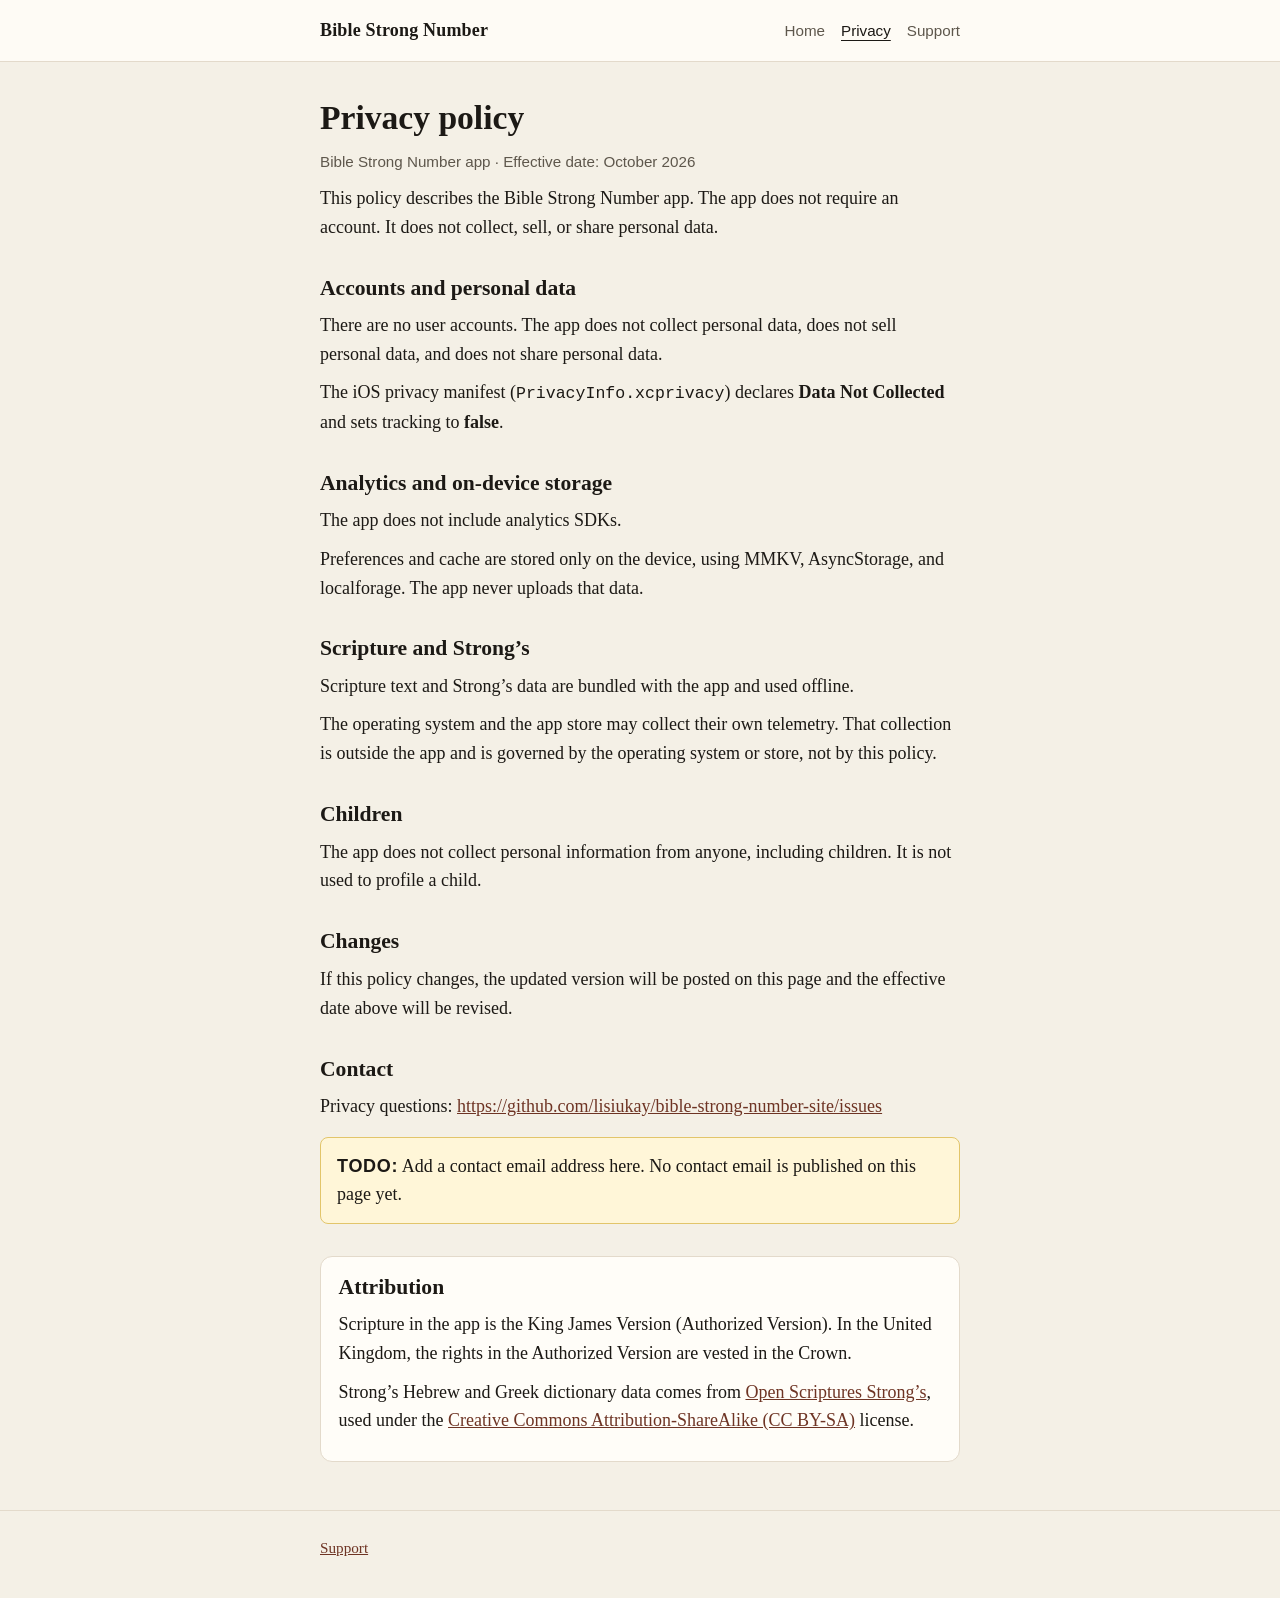
==== privacy/index.html @ 58b6bf75 "Add privacy and support pages for GitHub Pages. Publish a static landing page, privacy policy, and s" ====
<!DOCTYPE html>
<html lang="en">
<head>
  <meta charset="utf-8">
  <meta name="viewport" content="width=device-width, initial-scale=1">
  <title>Privacy policy — Bible Strong Number</title>
  <meta name="description" content="Privacy policy for the Bible Strong Number app. Effective October 2026. No accounts and no personal data collected, sold, or shared.">
  <link rel="stylesheet" href="../styles.css">
</head>
<body>
  <header class="site-header">
    <div class="wrap">
      <a class="brand" href="../">Bible Strong Number</a>
      <nav class="nav" aria-label="Primary">
        <a href="../">Home</a>
        <a href="./" aria-current="page">Privacy</a>
        <a href="../support/">Support</a>
      </nav>
    </div>
  </header>
  <main class="wrap">
    <h1>Privacy policy</h1>
    <p class="meta">Bible Strong Number app · Effective date: October 2026</p>
    <p>This policy describes the Bible Strong Number app. The app does not require an account. It does not collect, sell, or share personal data.</p>

    <h2>Accounts and personal data</h2>
    <p>There are no user accounts. The app does not collect personal data, does not sell personal data, and does not share personal data.</p>
    <p>The iOS privacy manifest (<code>PrivacyInfo.xcprivacy</code>) declares <strong>Data Not Collected</strong> and sets tracking to <strong>false</strong>.</p>

    <h2>Analytics and on-device storage</h2>
    <p>The app does not include analytics SDKs.</p>
    <p>Preferences and cache are stored only on the device, using MMKV, AsyncStorage, and localforage. The app never uploads that data.</p>

    <h2>Scripture and Strong’s</h2>
    <p>Scripture text and Strong’s data are bundled with the app and used offline.</p>
    <p>The operating system and the app store may collect their own telemetry. That collection is outside the app and is governed by the operating system or store, not by this policy.</p>

    <h2>Children</h2>
    <p>The app does not collect personal information from anyone, including children. It is not used to profile a child.</p>

    <h2>Changes</h2>
    <p>If this policy changes, the updated version will be posted on this page and the effective date above will be revised.</p>

    <h2>Contact</h2>
    <p>Privacy questions: <a href="https://github.com/lisiukay/bible-strong-number-site/issues">https://github.com/lisiukay/bible-strong-number-site/issues</a></p>
    <p class="todo"><strong>TODO:</strong> Add a contact email address here. No contact email is published on this page yet.</p>

    <section class="panel" aria-labelledby="attribution-heading">
      <h2 id="attribution-heading">Attribution</h2>
      <p>Scripture in the app is the King James Version (Authorized Version). In the United Kingdom, the rights in the Authorized Version are vested in the Crown.</p>
      <p>Strong’s Hebrew and Greek dictionary data comes from <a href="https://github.com/openscriptures/strongs">Open Scriptures Strong’s</a>, used under the <a href="https://creativecommons.org/licenses/by-sa/4.0/">Creative Commons Attribution-ShareAlike (CC BY-SA)</a> license.</p>
    </section>
  </main>
  <footer class="site-footer">
    <div class="wrap">
      <p><a href="../support/">Support</a></p>
    </div>
  </footer>
</body>
</html>
---- styles.css ----
:root {
  --bg: #f4f0e6;
  --ink: #1c1915;
  --muted: #5e574c;
  --accent: #6e3424;
  --accent-dark: #4e2419;
  --card: #fffdf8;
  --line: #e3dacb;
  --todo-bg: #fff6d8;
  --todo-line: #e2c56a;
  --max: 40rem;
}

* {
  box-sizing: border-box;
}

html {
  scroll-behavior: smooth;
}

body {
  margin: 0;
  background: var(--bg);
  color: var(--ink);
  font-family: "Iowan Old Style", "Palatino Linotype", Palatino, Georgia, serif;
  font-size: 1.125rem;
  line-height: 1.6;
}

a {
  color: var(--accent);
}

a:hover {
  color: var(--accent-dark);
}

a:focus-visible {
  outline: 2px solid var(--accent);
  outline-offset: 3px;
}

.wrap {
  width: min(var(--max), calc(100% - 2rem));
  margin: 0 auto;
}

.site-header {
  border-bottom: 1px solid var(--line);
  background: rgba(255, 253, 248, 0.9);
}

.site-header .wrap {
  display: flex;
  flex-wrap: wrap;
  align-items: baseline;
  justify-content: space-between;
  gap: 0.75rem 1.5rem;
  padding: 1rem 0;
}

.brand {
  color: var(--ink);
  font-weight: 650;
  text-decoration: none;
  letter-spacing: 0.01em;
}

.nav {
  display: flex;
  gap: 1rem;
}

.nav a {
  color: var(--muted);
  text-decoration: none;
  font-family: "Avenir Next", "Segoe UI", sans-serif;
  font-size: 0.95rem;
}

.nav a[aria-current="page"] {
  color: var(--ink);
  text-decoration: underline;
  text-underline-offset: 0.25em;
}

main {
  padding: 2.25rem 0 3rem;
}

h1 {
  margin: 0 0 0.75rem;
  font-size: 2.1rem;
  line-height: 1.2;
  font-weight: 650;
}

h2 {
  margin: 2rem 0 0.5rem;
  font-size: 1.35rem;
  line-height: 1.3;
}

p,
li {
  margin: 0.6rem 0;
}

.lede {
  font-size: 1.2rem;
  color: var(--muted);
}

.actions {
  display: flex;
  flex-wrap: wrap;
  gap: 0.75rem;
  margin: 1.5rem 0 0.5rem;
}

.button {
  display: inline-block;
  padding: 0.55rem 0.95rem;
  border: 1px solid var(--accent);
  border-radius: 999px;
  background: var(--accent);
  color: #fffdf8;
  text-decoration: none;
  font-family: "Avenir Next", "Segoe UI", sans-serif;
  font-size: 1rem;
}

.button.secondary {
  background: transparent;
  color: var(--accent);
}

.button:hover {
  background: var(--accent-dark);
  border-color: var(--accent-dark);
  color: #fffdf8;
}

.panel {
  margin-top: 2rem;
  padding: 1rem 1.1rem;
  background: var(--card);
  border: 1px solid var(--line);
  border-radius: 0.75rem;
}

.panel h2:first-child {
  margin-top: 0;
}

.meta {
  font-family: "Avenir Next", "Segoe UI", sans-serif;
  font-size: 0.95rem;
  color: var(--muted);
}

.todo {
  margin-top: 1rem;
  padding: 0.85rem 1rem;
  background: var(--todo-bg);
  border: 1px solid var(--todo-line);
  border-radius: 0.5rem;
}

.todo strong {
  font-family: "Avenir Next", "Segoe UI", sans-serif;
  letter-spacing: 0.04em;
}

dl {
  margin: 0.5rem 0 0;
}

dt {
  margin-top: 1rem;
  font-weight: 650;
}

dd {
  margin: 0.25rem 0 0;
}

.site-footer {
  border-top: 1px solid var(--line);
  padding: 1.25rem 0 2rem;
  color: var(--muted);
  font-size: 0.95rem;
}

.site-footer p {
  margin: 0.35rem 0;
}

code {
  font-family: ui-monospace, "SFMono-Regular", Menlo, Consolas, monospace;
  font-size: 0.92em;
}
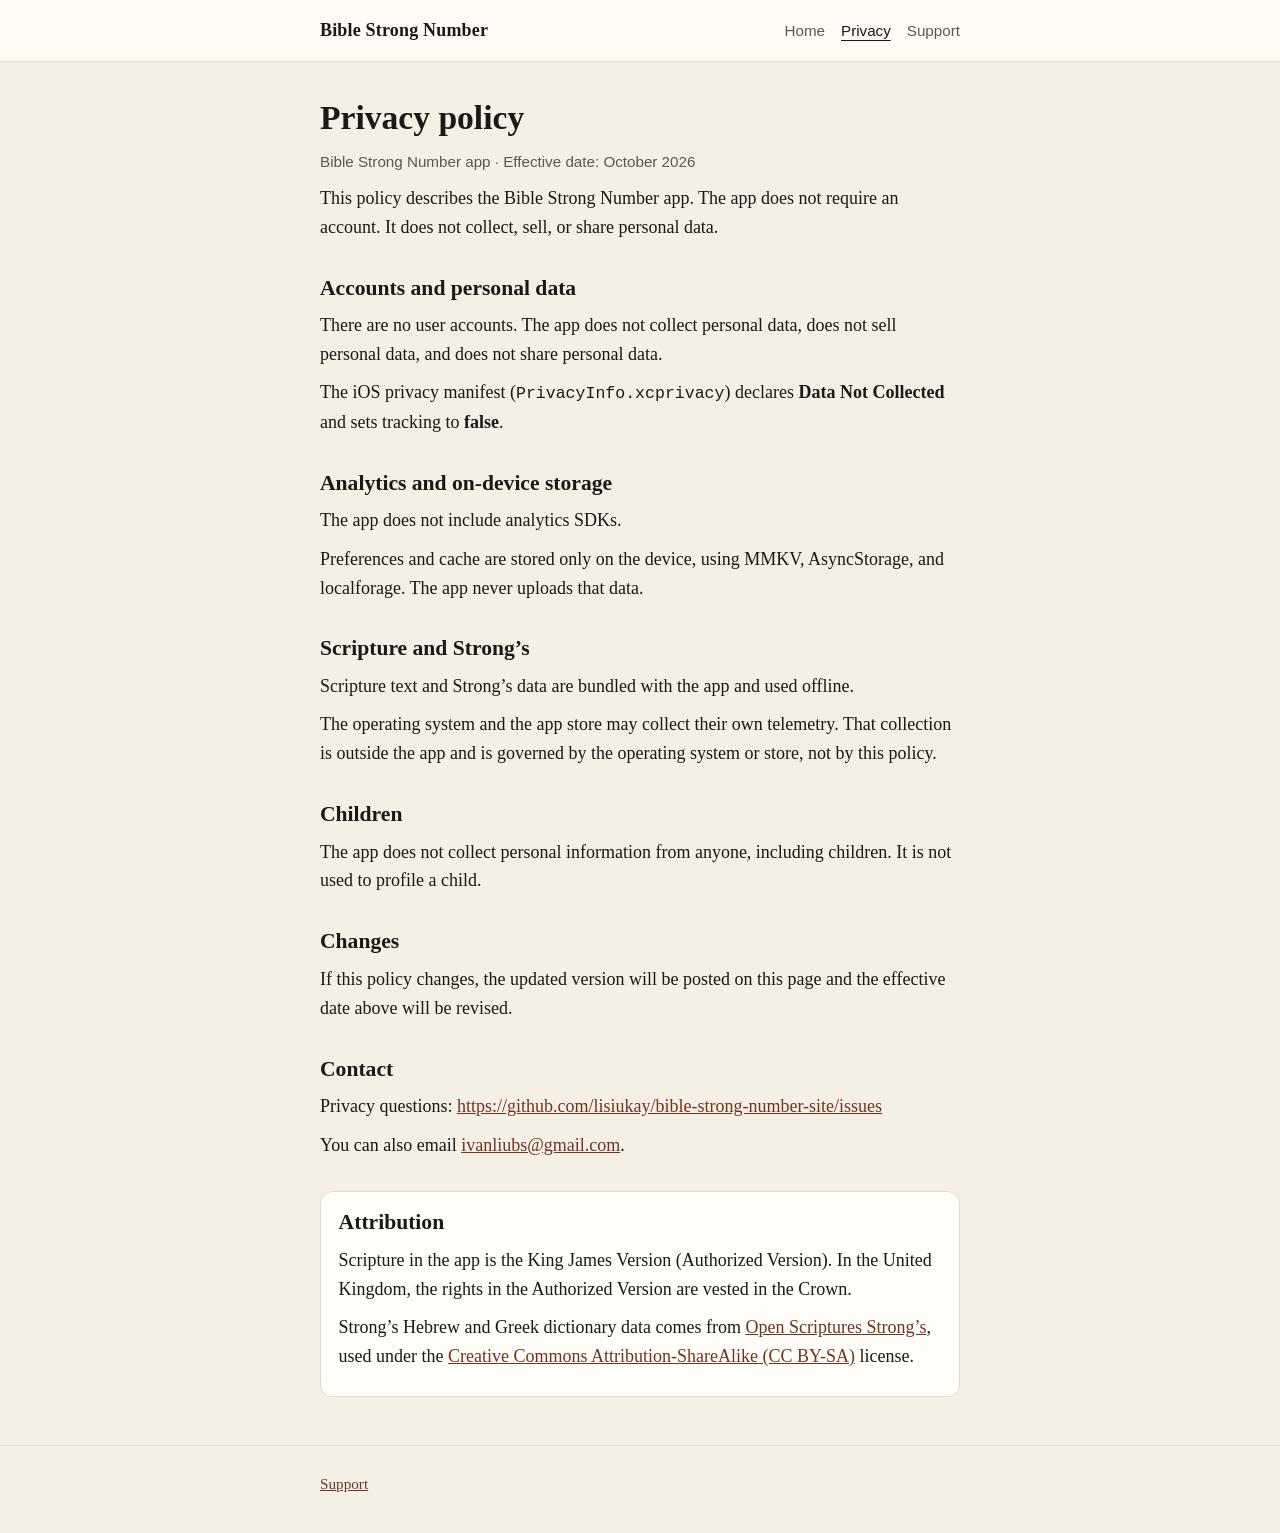
==== commit 1d1c5b28: "Publish the approved contact email on privacy and support. Co-authored-by: lisiukay <lisiukay@users." ====
--- a/privacy/index.html
+++ b/privacy/index.html
@@ -43,7 +43,7 @@
 
     <h2>Contact</h2>
     <p>Privacy questions: <a href="https://github.com/lisiukay/bible-strong-number-site/issues">https://github.com/lisiukay/bible-strong-number-site/issues</a></p>
-    <p class="todo"><strong>TODO:</strong> Add a contact email address here. No contact email is published on this page yet.</p>
+    <p>You can also email <a href="mailto:ivanliubs@gmail.com">ivanliubs@gmail.com</a>.</p>
 
     <section class="panel" aria-labelledby="attribution-heading">
       <h2 id="attribution-heading">Attribution</h2>
--- a/styles.css
+++ b/styles.css
@@ -6,8 +6,6 @@
   --accent-dark: #4e2419;
   --card: #fffdf8;
   --line: #e3dacb;
-  --todo-bg: #fff6d8;
-  --todo-line: #e2c56a;
   --max: 40rem;
 }
 
@@ -160,19 +158,6 @@
   color: var(--muted);
 }
 
-.todo {
-  margin-top: 1rem;
-  padding: 0.85rem 1rem;
-  background: var(--todo-bg);
-  border: 1px solid var(--todo-line);
-  border-radius: 0.5rem;
-}
-
-.todo strong {
-  font-family: "Avenir Next", "Segoe UI", sans-serif;
-  letter-spacing: 0.04em;
-}
-
 dl {
   margin: 0.5rem 0 0;
 }
